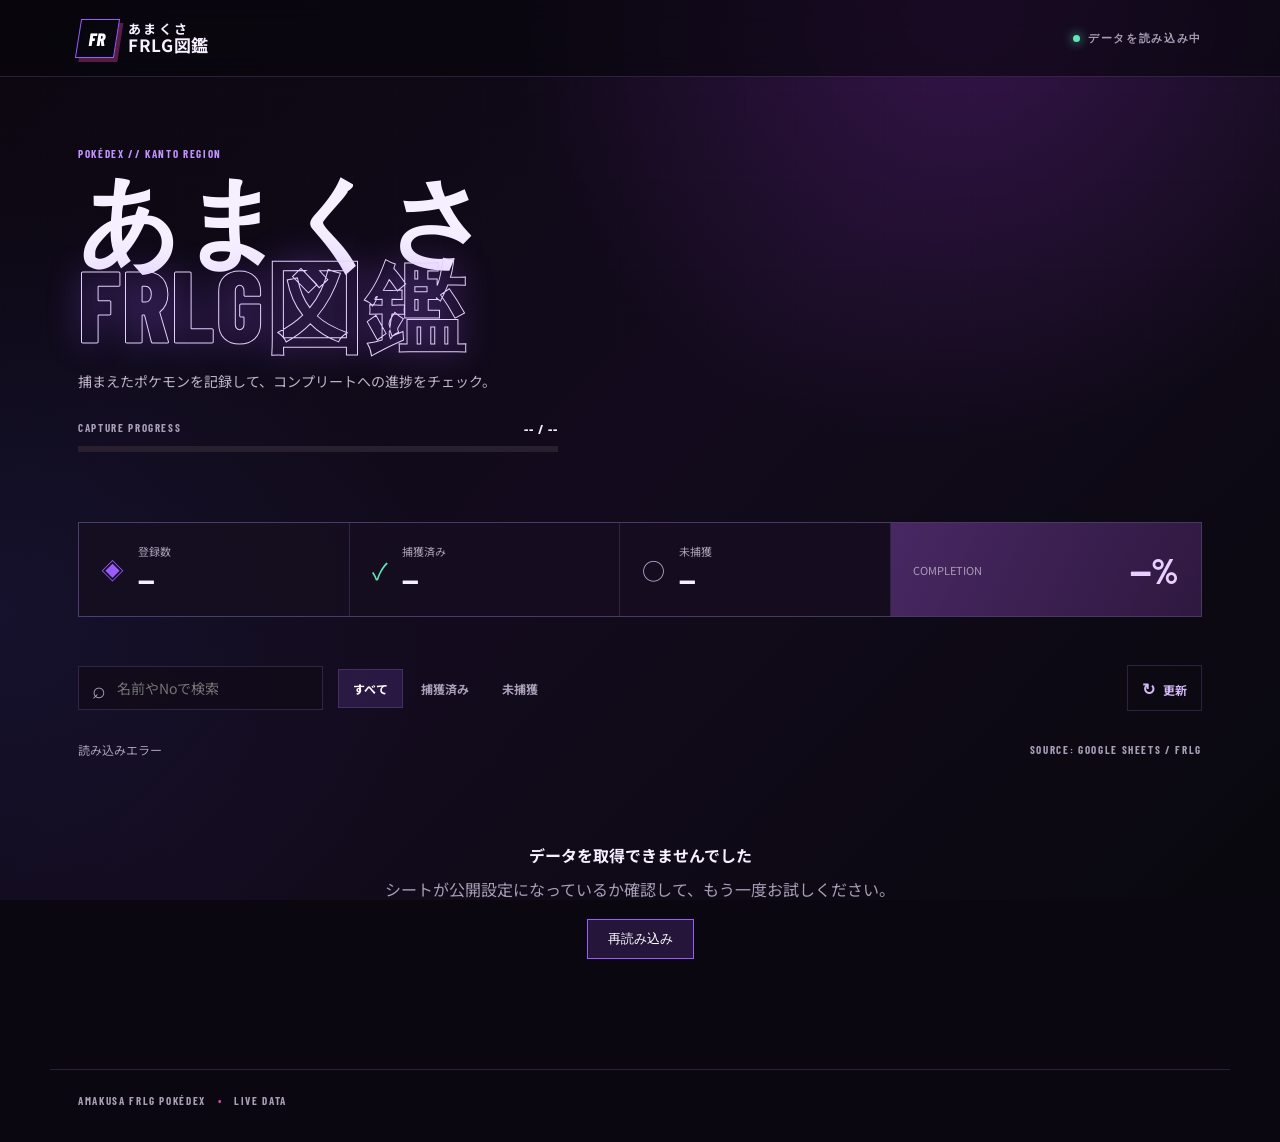
==== index.html @ 1b1e0151 "初期設定ファイルの追加とREADMEの更新" ====
<!doctype html>
<html lang="ja">
<head>
  <meta charset="UTF-8">
  <meta name="viewport" content="width=device-width, initial-scale=1">
  <meta name="theme-color" content="#0b0710">
  <title>あまくさFRLG図鑑</title>
  <link rel="preconnect" href="https://fonts.googleapis.com">
  <link rel="preconnect" href="https://fonts.gstatic.com" crossorigin>
  <link href="https://fonts.googleapis.com/css2?family=Barlow+Condensed:wght@600;700;800&family=Noto+Sans+JP:wght@400;500;700;900&display=swap" rel="stylesheet">
  <link rel="stylesheet" href="styles.css">
</head>
<body>
  <div class="backdrop" aria-hidden="true"></div>
  <header class="site-header">
    <div class="header-inner">
      <a class="brand" href="./" aria-label="あまくさFRLG図鑑ホーム">
        <span class="brand-mark">FR</span>
        <span><strong>あまくさ</strong><b>FRLG図鑑</b></span>
      </a>
      <div class="header-meta">
        <span class="live-dot"></span><span id="updatedAt">データを読み込み中</span>
      </div>
    </div>
  </header>

  <main class="main-content">
    <section class="hero">
      <div class="eyebrow">POKÉDEX // KANTO REGION</div>
      <h1>あまくさ<span>FRLG図鑑</span></h1>
      <p>捕まえたポケモンを記録して、コンプリートへの進捗をチェック。</p>
      <div class="progress-wrap" aria-label="捕獲進捗">
        <div class="progress-label"><span>CAPTURE PROGRESS</span><strong id="progressText">-- / --</strong></div>
        <div class="progress-track"><div class="progress-bar" id="progressBar"></div></div>
      </div>
    </section>

    <section class="dashboard" aria-label="図鑑の操作と統計">
      <div class="stat"><span class="stat-icon">◈</span><div><small>登録数</small><strong id="totalCount">--</strong></div></div>
      <div class="stat captured"><span class="stat-icon">✓</span><div><small>捕獲済み</small><strong id="capturedCount">--</strong></div></div>
      <div class="stat missing"><span class="stat-icon">○</span><div><small>未捕獲</small><strong id="missingCount">--</strong></div></div>
      <div class="completion"><small>COMPLETION</small><strong id="completionRate">--%</strong></div>
    </section>

    <section class="toolbar" aria-label="図鑑の絞り込み">
      <label class="search-box"><span aria-hidden="true">⌕</span><input id="searchInput" type="search" placeholder="名前やNoで検索" autocomplete="off"></label>
      <div class="filter-tabs" role="group" aria-label="表示フィルター">
        <button class="filter active" data-filter="all" type="button">すべて</button>
        <button class="filter" data-filter="captured" type="button">捕獲済み</button>
        <button class="filter" data-filter="missing" type="button">未捕獲</button>
      </div>
      <button class="refresh-button" id="refreshButton" type="button"><span>↻</span> 更新</button>
    </section>

    <div class="result-line"><span id="resultCount">データを読み込んでいます...</span><span class="source-label">SOURCE: GOOGLE SHEETS / FRLG</span></div>
    <section class="pokemon-grid" id="pokemonGrid" aria-live="polite"></section>
    <div class="empty-state" id="emptyState" hidden><div>⌁</div><strong>該当するポケモンが見つかりません</strong><span>検索条件やフィルターを変更してください。</span></div>
    <div class="error-state" id="errorState" hidden><strong>データを取得できませんでした</strong><span>シートが公開設定になっているか確認して、もう一度お試しください。</span><button id="retryButton" type="button">再読み込み</button></div>
  </main>
  <footer>AMAKUSA FRLG POKÉDEX <span>•</span> LIVE DATA</footer>
  <script src="app.js"></script>
</body>
</html>
---- styles.css ----
@import url('https://fonts.googleapis.com/css2?family=Barlow+Condensed:wght@600;700;800&family=Noto+Sans+JP:wght@400;500;700;900&display=swap');

:root { --bg: #0b0710; --panel: rgba(23, 14, 34, .84); --line: rgba(190, 153, 255, .18); --text: #f5efff; --muted: #a99eb7; --violet: #9b5cff; --pink: #e548ad; --green: #62e6b5; }
* { box-sizing: border-box; }
body { margin: 0; color: var(--text); background: var(--bg); font-family: 'Noto Sans JP', sans-serif; min-height: 100vh; }
.backdrop { position: fixed; inset: 0; z-index: -1; background: radial-gradient(circle at 75% 0%, rgba(119, 38, 162, .34), transparent 34%), radial-gradient(circle at 0% 68%, rgba(44, 51, 130, .2), transparent 30%), linear-gradient(135deg, #0b0710 0%, #130b1d 50%, #09080e 100%); }
.backdrop::after { content: ''; position: absolute; inset: 0; opacity: .16; background-image: linear-gradient(rgba(255,255,255,.05) 1px, transparent 1px), linear-gradient(90deg, rgba(255,255,255,.05) 1px, transparent 1px); background-size: 44px 44px; mask-image: linear-gradient(to bottom, black, transparent 76%); }
.site-header { border-bottom: 1px solid var(--line); background: rgba(8, 5, 12, .6); backdrop-filter: blur(12px); }
.header-inner, .main-content { max-width: 1180px; margin: auto; }
.header-inner { height: 76px; display: flex; align-items: center; justify-content: space-between; padding: 0 28px; }
.brand { display: flex; gap: 11px; align-items: center; text-decoration: none; color: var(--text); line-height: 1.05; }
.brand-mark { width: 39px; height: 39px; display: grid; place-items: center; border: 1px solid var(--violet); color: #fff; font: 800 18px 'Barlow Condensed', sans-serif; transform: skew(-9deg); box-shadow: 4px 4px 0 rgba(229,72,173,.35); }
.brand strong, .brand b { display: block; } .brand strong { font-size: 13px; letter-spacing: .18em; } .brand b { font-size: 17px; letter-spacing: .04em; }
.header-meta, .source-label, .eyebrow, .progress-label, footer { color: var(--muted); font: 700 11px 'Barlow Condensed', sans-serif; letter-spacing: .15em; }
.live-dot { display: inline-block; width: 7px; height: 7px; margin-right: 8px; background: var(--green); border-radius: 50%; box-shadow: 0 0 11px var(--green); }
.main-content { padding: 70px 28px 50px; }
.hero { max-width: 760px; animation: rise .65s ease both; }
.eyebrow { color: #c292ff; margin-bottom: 14px; }
h1 { margin: 0; font: 800 clamp(52px, 8vw, 100px)/.86 'Barlow Condensed', sans-serif; letter-spacing: .01em; text-transform: uppercase; }
h1 span { display: block; color: transparent; -webkit-text-stroke: 1px #e5cfff; text-shadow: 0 0 35px rgba(155,92,255,.3); }
.hero p { margin: 25px 0 30px; color: #c0b6ca; font-size: 14px; }
.progress-wrap { max-width: 480px; }.progress-label { display: flex; justify-content: space-between; margin-bottom: 9px; }.progress-label strong { color: var(--text); font-size: 13px; letter-spacing: .08em; }.progress-track { height: 6px; overflow: hidden; background: #28202f; }.progress-bar { width: 0; height: 100%; background: linear-gradient(90deg, var(--pink), var(--violet)); transition: width .6s ease; }
.dashboard { display: grid; grid-template-columns: repeat(3, 1fr) 1.15fr; gap: 1px; margin-top: 70px; border: 1px solid var(--line); background: var(--line); animation: rise .65s .1s ease both; }
.stat, .completion { min-height: 92px; display: flex; align-items: center; gap: 14px; padding: 20px 22px; background: rgba(19, 12, 28, .9); }.stat-icon { color: var(--violet); font-size: 23px; }.captured .stat-icon { color: var(--green); }.missing .stat-icon { color: #b9a5d0; }.stat small, .completion small { display: block; color: var(--muted); font-size: 11px; }.stat strong { display: block; margin-top: 3px; font: 700 28px 'Barlow Condensed', sans-serif; }.completion { justify-content: space-between; background: linear-gradient(115deg, rgba(112,46,151,.4), rgba(48,23,65,.85)); }.completion strong { font: 700 36px 'Barlow Condensed', sans-serif; color: #e7cfff; }
.toolbar { display: flex; align-items: center; gap: 15px; margin-top: 48px; }.search-box { display: flex; align-items: center; gap: 9px; min-width: 245px; padding: 10px 13px; border: 1px solid var(--line); background: rgba(17, 10, 24, .8); color: #a99eb7; }.search-box span { font-size: 23px; line-height: 15px; }.search-box input { width: 100%; border: 0; outline: 0; color: var(--text); background: transparent; font: 14px 'Noto Sans JP', sans-serif; }.filter-tabs { display: flex; gap: 3px; }.filter, .refresh-button { border: 1px solid transparent; padding: 10px 14px; cursor: pointer; color: var(--muted); background: transparent; font: 700 12px 'Noto Sans JP', sans-serif; }.filter:hover, .filter.active { color: white; border-color: var(--line); background: rgba(155,92,255,.16); }.refresh-button { margin-left: auto; color: #d1b8f5; border-color: var(--line); }.refresh-button span { margin-right: 5px; font-size: 16px; }.result-line { display: flex; justify-content: space-between; align-items: center; margin: 30px 0 15px; color: var(--muted); font-size: 12px; }.pokemon-grid { display: grid; grid-template-columns: repeat(auto-fill, minmax(155px, 1fr)); gap: 12px; }.pokemon-card { position: relative; min-height: 210px; padding: 13px; overflow: hidden; border: 1px solid var(--line); background: linear-gradient(145deg, rgba(31,19,45,.95), rgba(15,11,21,.97)); animation: rise .4s ease both; }.pokemon-card::before { content: ''; position: absolute; inset: 0 0 auto; height: 2px; background: var(--pink); opacity: .7; }.pokemon-card.captured::before { background: var(--green); }.number { color: #91819e; font: 700 16px 'Barlow Condensed', sans-serif; letter-spacing: .08em; }.pokemon-image { width: 100%; height: 116px; object-fit: contain; image-rendering: pixelated; filter: drop-shadow(0 8px 10px rgba(0,0,0,.6)); }.pokemon-name { margin: 1px 0 7px; font-size: 15px; font-weight: 700; }.status { display: inline-block; padding: 3px 7px; color: #e1d6ea; background: #2a2031; font-size: 10px; letter-spacing: .04em; }.captured .status { color: var(--green); background: rgba(50, 135, 105, .18); }.empty-state, .error-state { padding: 60px 20px; text-align: center; color: var(--muted); }.empty-state div { font-size: 28px; color: var(--violet); }.empty-state strong, .error-state strong, .empty-state span, .error-state span { display: block; }.empty-state strong, .error-state strong { color: var(--text); margin: 10px; }.error-state button { margin-top: 18px; padding: 10px 20px; color: white; border: 1px solid var(--violet); background: rgba(155,92,255,.18); cursor: pointer; }footer { max-width: 1180px; margin: auto; padding: 24px 28px 35px; border-top: 1px solid var(--line); }footer span { color: var(--pink); margin: 0 8px; }
.pokemon-link { display: block; height: 116px; cursor: pointer; }
.pokemon-link:focus-visible { outline: 2px solid var(--green); outline-offset: 2px; }
.pokemon-image { transition: transform .2s ease, filter .2s ease; }
.pokemon-link:hover .pokemon-image { transform: scale(1.08); filter: drop-shadow(0 8px 14px rgba(155,92,255,.65)); }
@keyframes rise { from { opacity: 0; transform: translateY(12px); } to { opacity: 1; transform: translateY(0); } }
@media (max-width: 700px) { .header-inner, .main-content { padding-left: 18px; padding-right: 18px; }.header-meta { display: none; }.main-content { padding-top: 48px; }.dashboard { grid-template-columns: 1fr 1fr; margin-top: 48px; }.completion { grid-column: span 2; }.toolbar { flex-wrap: wrap; margin-top: 32px; }.search-box { flex: 1 1 100%; }.filter-tabs { flex: 1; }.filter { flex: 1; padding-left: 7px; padding-right: 7px; }.refresh-button { margin-left: 0; }.result-line { align-items: flex-start; gap: 12px; }.source-label { text-align: right; font-size: 9px; }.pokemon-grid { grid-template-columns: repeat(2, minmax(0, 1fr)); gap: 9px; }.pokemon-card { min-height: 202px; } }
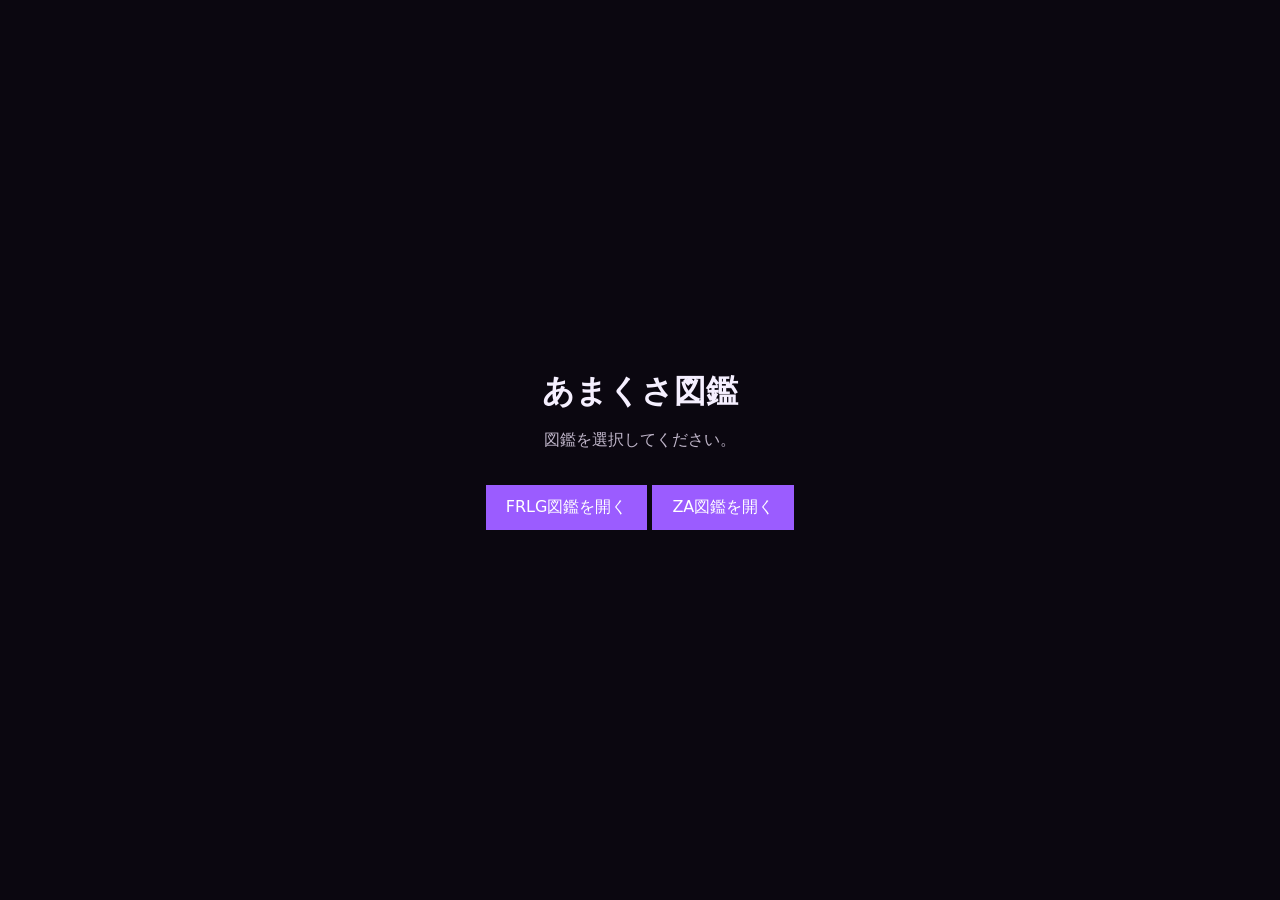
==== commit 016b2803: "feat: add FRLG and ZA Pokédex with CSS, HTML, and JS files - Created frlg.css for styling the FRLG P" ====
--- a/index.html
+++ b/index.html
@@ -4,60 +4,23 @@
   <meta charset="UTF-8">
   <meta name="viewport" content="width=device-width, initial-scale=1">
   <meta name="theme-color" content="#0b0710">
-  <title>あまくさFRLG図鑑</title>
-  <link rel="preconnect" href="https://fonts.googleapis.com">
-  <link rel="preconnect" href="https://fonts.gstatic.com" crossorigin>
-  <link href="https://fonts.googleapis.com/css2?family=Barlow+Condensed:wght@600;700;800&family=Noto+Sans+JP:wght@400;500;700;900&display=swap" rel="stylesheet">
-  <link rel="stylesheet" href="styles.css">
+  <title>あまくさ図鑑</title>
+  <style>
+    :root { color-scheme: dark; font-family: system-ui, sans-serif; }
+    body { display: grid; min-height: 100vh; margin: 0; place-items: center; color: #f5efff; background: #0b0710; }
+    main { padding: 32px; text-align: center; }
+    h1 { margin: 0 0 12px; }
+    p { color: #c0b6ca; }
+    a { display: inline-block; margin-top: 18px; padding: 12px 20px; color: #fff; background: #9b5cff; text-decoration: none; }
+    a:hover, a:focus-visible { background: #e548ad; }
+  </style>
 </head>
 <body>
-  <div class="backdrop" aria-hidden="true"></div>
-  <header class="site-header">
-    <div class="header-inner">
-      <a class="brand" href="./" aria-label="あまくさFRLG図鑑ホーム">
-        <span class="brand-mark">FR</span>
-        <span><strong>あまくさ</strong><b>FRLG図鑑</b></span>
-      </a>
-      <div class="header-meta">
-        <span class="live-dot"></span><span id="updatedAt">データを読み込み中</span>
-      </div>
-    </div>
-  </header>
-
-  <main class="main-content">
-    <section class="hero">
-      <div class="eyebrow">POKÉDEX // KANTO REGION</div>
-      <h1>あまくさ<span>FRLG図鑑</span></h1>
-      <p>捕まえたポケモンを記録して、コンプリートへの進捗をチェック。</p>
-      <div class="progress-wrap" aria-label="捕獲進捗">
-        <div class="progress-label"><span>CAPTURE PROGRESS</span><strong id="progressText">-- / --</strong></div>
-        <div class="progress-track"><div class="progress-bar" id="progressBar"></div></div>
-      </div>
-    </section>
-
-    <section class="dashboard" aria-label="図鑑の操作と統計">
-      <div class="stat"><span class="stat-icon">◈</span><div><small>登録数</small><strong id="totalCount">--</strong></div></div>
-      <div class="stat captured"><span class="stat-icon">✓</span><div><small>捕獲済み</small><strong id="capturedCount">--</strong></div></div>
-      <div class="stat missing"><span class="stat-icon">○</span><div><small>未捕獲</small><strong id="missingCount">--</strong></div></div>
-      <div class="completion"><small>COMPLETION</small><strong id="completionRate">--%</strong></div>
-    </section>
-
-    <section class="toolbar" aria-label="図鑑の絞り込み">
-      <label class="search-box"><span aria-hidden="true">⌕</span><input id="searchInput" type="search" placeholder="名前やNoで検索" autocomplete="off"></label>
-      <div class="filter-tabs" role="group" aria-label="表示フィルター">
-        <button class="filter active" data-filter="all" type="button">すべて</button>
-        <button class="filter" data-filter="captured" type="button">捕獲済み</button>
-        <button class="filter" data-filter="missing" type="button">未捕獲</button>
-      </div>
-      <button class="refresh-button" id="refreshButton" type="button"><span>↻</span> 更新</button>
-    </section>
-
-    <div class="result-line"><span id="resultCount">データを読み込んでいます...</span><span class="source-label">SOURCE: GOOGLE SHEETS / FRLG</span></div>
-    <section class="pokemon-grid" id="pokemonGrid" aria-live="polite"></section>
-    <div class="empty-state" id="emptyState" hidden><div>⌁</div><strong>該当するポケモンが見つかりません</strong><span>検索条件やフィルターを変更してください。</span></div>
-    <div class="error-state" id="errorState" hidden><strong>データを取得できませんでした</strong><span>シートが公開設定になっているか確認して、もう一度お試しください。</span><button id="retryButton" type="button">再読み込み</button></div>
+  <main>
+    <h1>あまくさ図鑑</h1>
+    <p>図鑑を選択してください。</p>
+    <a href="./frlg.html">FRLG図鑑を開く</a>
+    <a href="./za.html">ZA図鑑を開く</a>
   </main>
-  <footer>AMAKUSA FRLG POKÉDEX <span>•</span> LIVE DATA</footer>
-  <script src="app.js"></script>
 </body>
 </html>
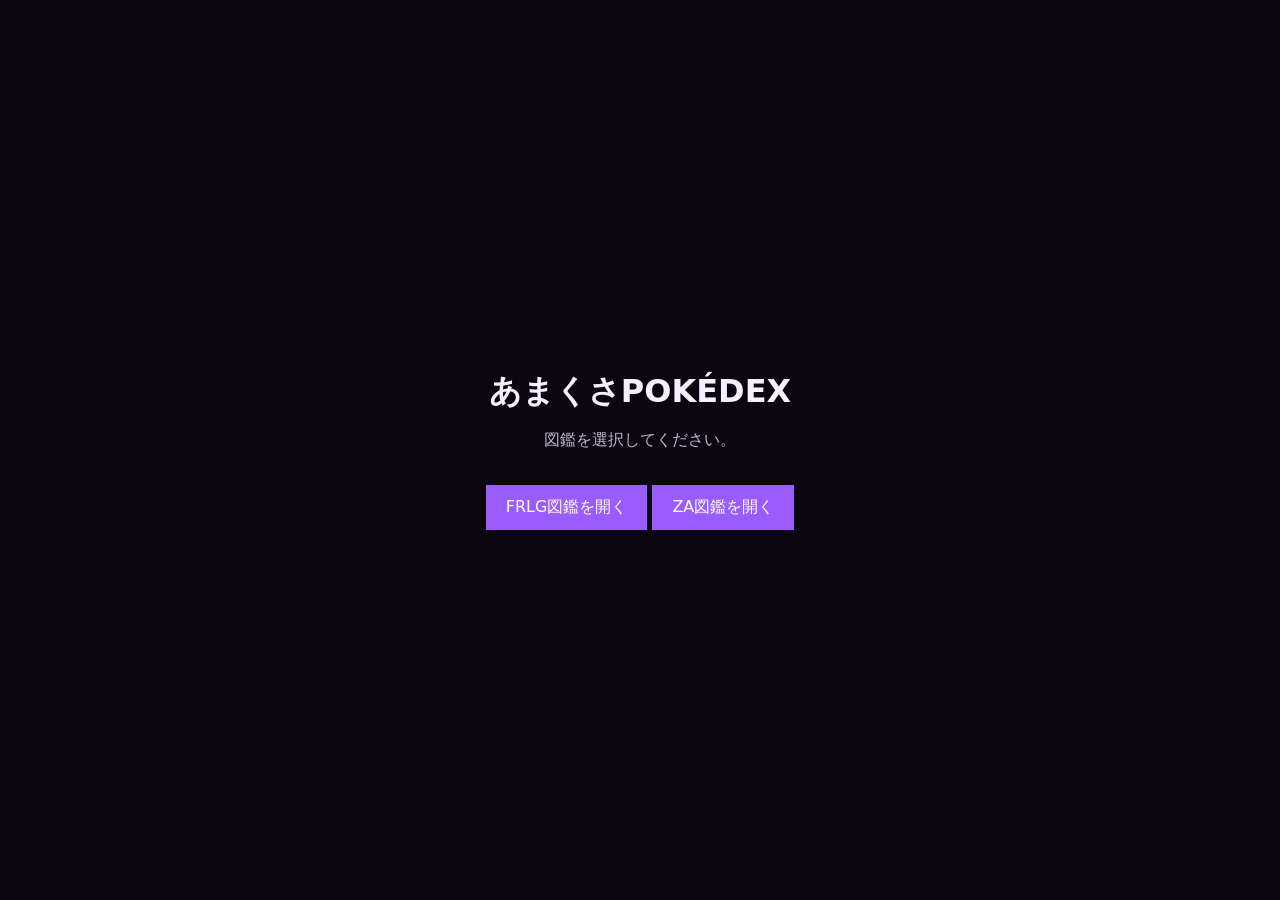
==== commit 0cba418d: "feat: Update branding to include "POKÉDEX" in titles and labels across index pages" ====
--- a/index.html
+++ b/index.html
@@ -4,7 +4,7 @@
   <meta charset="UTF-8">
   <meta name="viewport" content="width=device-width, initial-scale=1">
   <meta name="theme-color" content="#0b0710">
-  <title>あまくさ図鑑</title>
+  <title>あまくさPOKÉDEX</title>
   <style>
     :root { color-scheme: dark; font-family: system-ui, sans-serif; }
     body { display: grid; min-height: 100vh; margin: 0; place-items: center; color: #f5efff; background: #0b0710; }
@@ -17,10 +17,10 @@
 </head>
 <body>
   <main>
-    <h1>あまくさ図鑑</h1>
+    <h1>あまくさPOKÉDEX</h1>
     <p>図鑑を選択してください。</p>
-    <a href="./frlg.html">FRLG図鑑を開く</a>
-    <a href="./za.html">ZA図鑑を開く</a>
+    <a href="./FRLG/">FRLG図鑑を開く</a>
+    <a href="./ZA/">ZA図鑑を開く</a>
   </main>
 </body>
 </html>
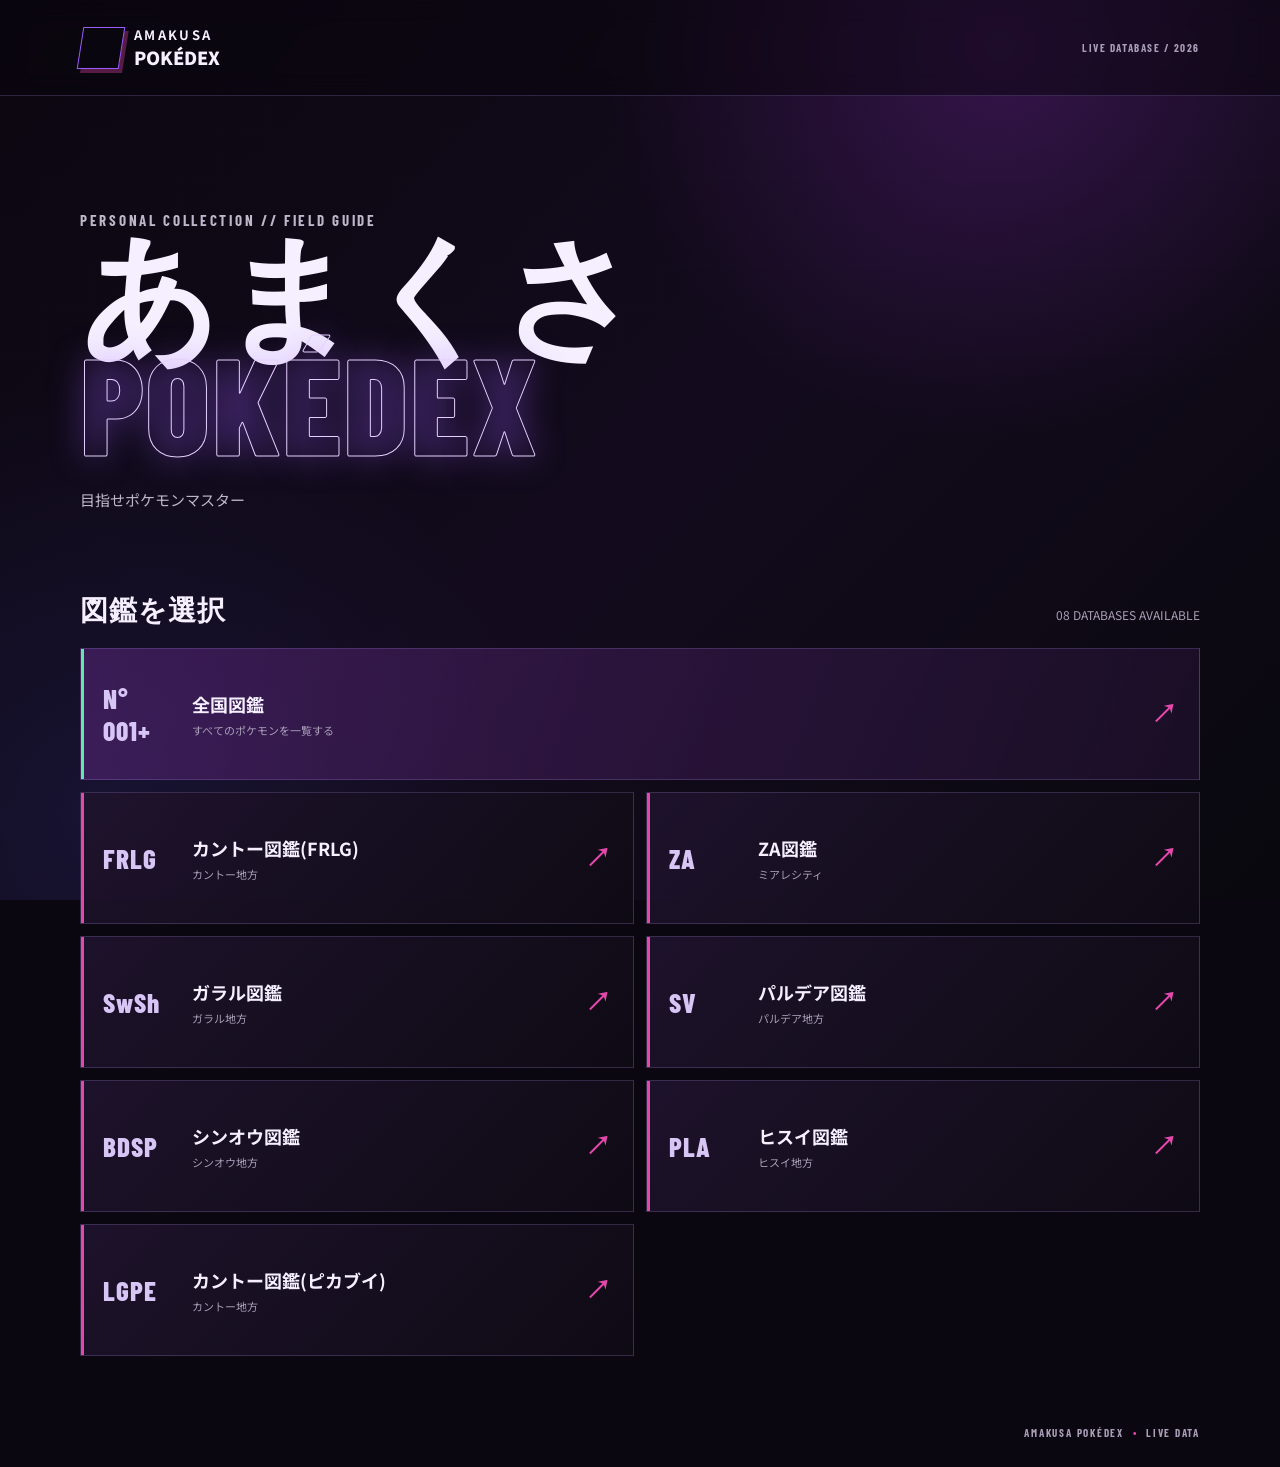
==== commit 4fa0cec2: "Add new Pokémon index pages and styles for various regions - Created index.html for SWSH (Galar regi" ====
--- a/index.html
+++ b/index.html
@@ -5,22 +5,27 @@
   <meta name="viewport" content="width=device-width, initial-scale=1">
   <meta name="theme-color" content="#0b0710">
   <title>あまくさPOKÉDEX</title>
-  <style>
-    :root { color-scheme: dark; font-family: system-ui, sans-serif; }
-    body { display: grid; min-height: 100vh; margin: 0; place-items: center; color: #f5efff; background: #0b0710; }
-    main { padding: 32px; text-align: center; }
-    h1 { margin: 0 0 12px; }
-    p { color: #c0b6ca; }
-    a { display: inline-block; margin-top: 18px; padding: 12px 20px; color: #fff; background: #9b5cff; text-decoration: none; }
-    a:hover, a:focus-visible { background: #e548ad; }
-  </style>
+  <link rel="stylesheet" href="home.css">
 </head>
 <body>
-  <main>
-    <h1>あまくさPOKÉDEX</h1>
-    <p>図鑑を選択してください。</p>
-    <a href="./FRLG/">FRLG図鑑を開く</a>
-    <a href="./ZA/">ZA図鑑を開く</a>
+  <div class="background" aria-hidden="true"></div>
+  <header class="site-header"><div class="shell header-inner">
+    <a class="wordmark" href="./" aria-label="あまくさPOKÉDEXトップへ戻る"><span class="mark"></span><span><strong>AMAKUSA</strong><span>POKÉDEX</span></span></a>
+    <div class="header-note">LIVE DATABASE / 2026</div>
+  </div></header>
+  <main class="shell">
+    <section class="intro"><p class="eyebrow">PERSONAL COLLECTION // FIELD GUIDE</p><h1>あまくさ<span>POKÉDEX</span></h1><p>目指せポケモンマスター</p></section>
+    <section aria-labelledby="dex-heading"><div class="section-heading"><h2 id="dex-heading">図鑑を選択</h2><p>08 DATABASES AVAILABLE</p></div><div class="dex-grid">
+      <a class="dex-card national" href="./NATIONAL/" style="animation-delay:.4s"><span class="dex-code">N° 001+</span><span><h3>全国図鑑</h3><p>すべてのポケモンを一覧する</p></span><span class="arrow">↗</span></a>
+      <a class="dex-card" href="./FRLG/" style="animation-delay:.05s"><span class="dex-code">FRLG</span><span><h3>カントー図鑑(FRLG)</h3><p>カントー地方</p></span><span class="arrow">↗</span></a>
+      <a class="dex-card" href="./ZA/" style="animation-delay:.1s"><span class="dex-code">ZA</span><span><h3>ZA図鑑</h3><p>ミアレシティ</p></span><span class="arrow">↗</span></a>
+      <a class="dex-card" href="./SWSH/" style="animation-delay:.15s"><span class="dex-code">SwSh</span><span><h3>ガラル図鑑</h3><p>ガラル地方</p></span><span class="arrow">↗</span></a>
+      <a class="dex-card" href="./SV/" style="animation-delay:.2s"><span class="dex-code">SV</span><span><h3>パルデア図鑑</h3><p>パルデア地方</p></span><span class="arrow">↗</span></a>
+      <a class="dex-card" href="./BDSP/" style="animation-delay:.25s"><span class="dex-code">BDSP</span><span><h3>シンオウ図鑑</h3><p>シンオウ地方</p></span><span class="arrow">↗</span></a>
+      <a class="dex-card" href="./PLA/" style="animation-delay:.3s"><span class="dex-code">PLA</span><span><h3>ヒスイ図鑑</h3><p>ヒスイ地方</p></span><span class="arrow">↗</span></a>
+      <a class="dex-card" href="./LGPE/" style="animation-delay:.35s"><span class="dex-code">LGPE</span><span><h3>カントー図鑑(ピカブイ)</h3><p>カントー地方</p></span><span class="arrow">↗</span></a>
+    </div></section>
   </main>
+  <footer class="shell">AMAKUSA POKÉDEX <span>•</span> LIVE DATA</footer>
 </body>
 </html>
--- a/home.css
+++ b/home.css
@@ -0,0 +1,15 @@
+@import url('https://fonts.googleapis.com/css2?family=Barlow+Condensed:wght@600;700;800&family=Noto+Sans+JP:wght@400;500;700;900&display=swap');
+
+:root { --bg: #0b0710; --panel: rgba(23, 14, 34, .82); --line: rgba(190, 153, 255, .2); --text: #f5efff; --muted: #a99eb7; --violet: #9b5cff; --pink: #e548ad; --green: #62e6b5; }
+* { box-sizing: border-box; }
+body { min-height: 100vh; margin: 0; overflow-x: hidden; color: var(--text); background: var(--bg); font-family: 'Noto Sans JP', sans-serif; }
+.background { position: fixed; inset: 0; z-index: -2; background: radial-gradient(circle at 78% 5%, rgba(119, 38, 162, .34), transparent 30%), radial-gradient(circle at 8% 90%, rgba(44, 51, 130, .22), transparent 30%), linear-gradient(135deg, #0b0710, #130b1d 52%, #09080e); }
+.background::before { content: ''; position: absolute; inset: 0; opacity: .16; background-image: linear-gradient(rgba(255,255,255,.05) 1px, transparent 1px), linear-gradient(90deg, rgba(255,255,255,.05) 1px, transparent 1px); background-size: 44px 44px; mask-image: linear-gradient(to bottom, black, transparent 80%); }
+.shell { width: min(1120px, calc(100% - 48px)); margin: auto; }
+.site-header { padding: 25px 0; border-bottom: 1px solid var(--line); background: rgba(8, 5, 12, .5); backdrop-filter: blur(12px); }.header-inner { display: flex; align-items: center; justify-content: space-between; }.wordmark { display: flex; align-items: center; gap: 12px; color: var(--text); text-decoration: none; }.mark { width: 42px; height: 42px; display: grid; place-items: center; border: 1px solid var(--violet); color: #fff; transform: skew(-9deg); box-shadow: 4px 4px 0 rgba(229, 72, 173, .35); font: 800 18px 'Barlow Condensed', sans-serif; }.wordmark strong, .wordmark span { display: block; }.wordmark strong { font-size: 13px; letter-spacing: .18em; }.wordmark span { font-size: 18px; font-weight: 900; }.header-note { color: var(--muted); font: 700 11px 'Barlow Condensed', sans-serif; letter-spacing: .14em; }
+main { padding: 82px 0 70px; }.intro { position: relative; max-width: 760px; animation: rise .65s ease both; }.eyebrow { margin: 0 0 15px; color: #c292ff; font: 700 12px 'Barlow Condensed', sans-serif; letter-spacing: .18em; }.intro h1 { margin: 0; font: 800 clamp(62px, 11vw, 136px)/.82 'Barlow Condensed', sans-serif; letter-spacing: .01em; text-transform: uppercase; }.intro h1 span { display: block; color: transparent; -webkit-text-stroke: 1px #e5cfff; text-shadow: 0 0 35px rgba(155, 92, 255, .35); }.intro p { max-width: 470px; margin: 28px 0 0; color: #c0b6ca; font-size: 15px; line-height: 1.9; }.section-heading { display: flex; align-items: baseline; justify-content: space-between; margin: 78px 0 18px; }.section-heading h2 { margin: 0; font: 800 28px 'Barlow Condensed', sans-serif; letter-spacing: .04em; text-transform: uppercase; }.section-heading p { margin: 0; color: var(--muted); font-size: 12px; }
+.dex-grid { display: grid; grid-template-columns: repeat(2, minmax(0, 1fr)); gap: 12px; }.dex-card { position: relative; min-height: 132px; display: grid; grid-template-columns: 72px 1fr auto; gap: 17px; align-items: center; padding: 22px; overflow: hidden; border: 1px solid var(--line); color: var(--text); background: linear-gradient(135deg, rgba(31, 19, 45, .94), rgba(15, 11, 21, .98)); text-decoration: none; transition: transform .2s ease, border-color .2s ease, background .2s ease; animation: rise .55s ease both; }.dex-card::before { content: ''; position: absolute; inset: 0 auto 0 0; width: 3px; background: var(--pink); }.dex-card:hover, .dex-card:focus-visible { border-color: var(--violet); outline: none; transform: translateY(-3px); background: linear-gradient(135deg, rgba(53, 29, 75, .98), rgba(20, 13, 29, .98)); }.dex-code { color: #d7c5f5; font: 800 27px 'Barlow Condensed', sans-serif; letter-spacing: .04em; }.dex-card h3 { margin: 0 0 5px; font-size: 18px; }.dex-card p { margin: 0; color: var(--muted); font-size: 11px; }.arrow { color: var(--pink); font: 700 26px 'Barlow Condensed', sans-serif; transition: transform .2s ease; }.dex-card:hover .arrow, .dex-card:focus-visible .arrow { transform: translateX(4px); }.dex-card.national { grid-column: span 2; background: linear-gradient(110deg, rgba(112, 46, 151, .42), rgba(27, 15, 39, .94)); }.dex-card.national::before { background: var(--green); }
+footer { padding: 0 0 28px; color: var(--muted); text-align: right; font: 700 11px 'Barlow Condensed', sans-serif; letter-spacing: .16em; }footer span { color: var(--pink); margin: 0 5px; }
+@keyframes rise { from { opacity: 0; transform: translateY(12px); } to { opacity: 1; transform: translateY(0); } }
+@media (max-width: 700px) { .shell { width: min(100% - 36px, 560px); }.site-header { padding: 18px 0; }.header-note { display: none; }main { padding: 55px 0 48px; }.intro h1 { font-size: clamp(58px, 18vw, 92px); }.intro p { font-size: 14px; }.section-heading { margin-top: 58px; }.section-heading p { display: none; }.dex-grid { grid-template-columns: 1fr; }.dex-card, .dex-card.national { grid-column: auto; min-height: 112px; grid-template-columns: 62px 1fr auto; gap: 12px; padding: 17px; }.dex-code { font-size: 23px; }.dex-card h3 { font-size: 16px; } }
+@media (prefers-reduced-motion: reduce) { *, *::before, *::after { animation-duration: .01ms !important; transition-duration: .01ms !important; } }
